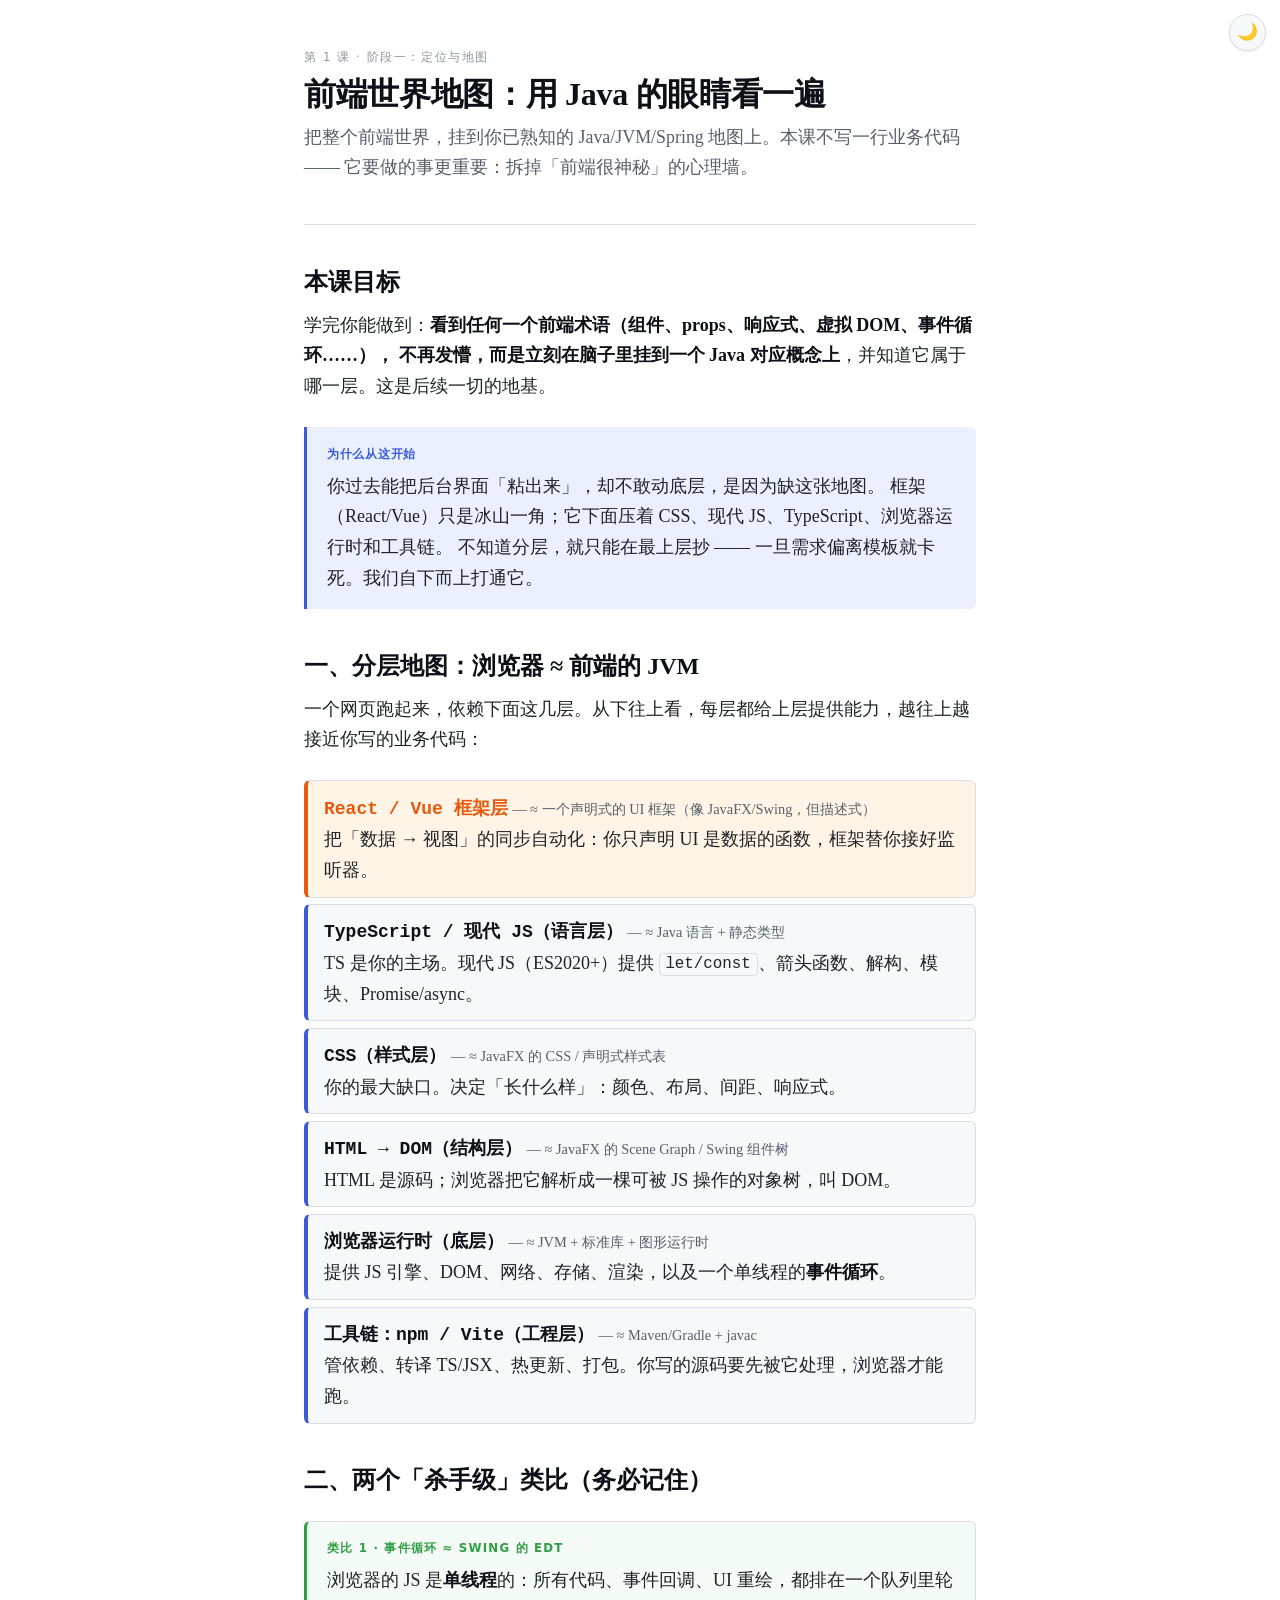
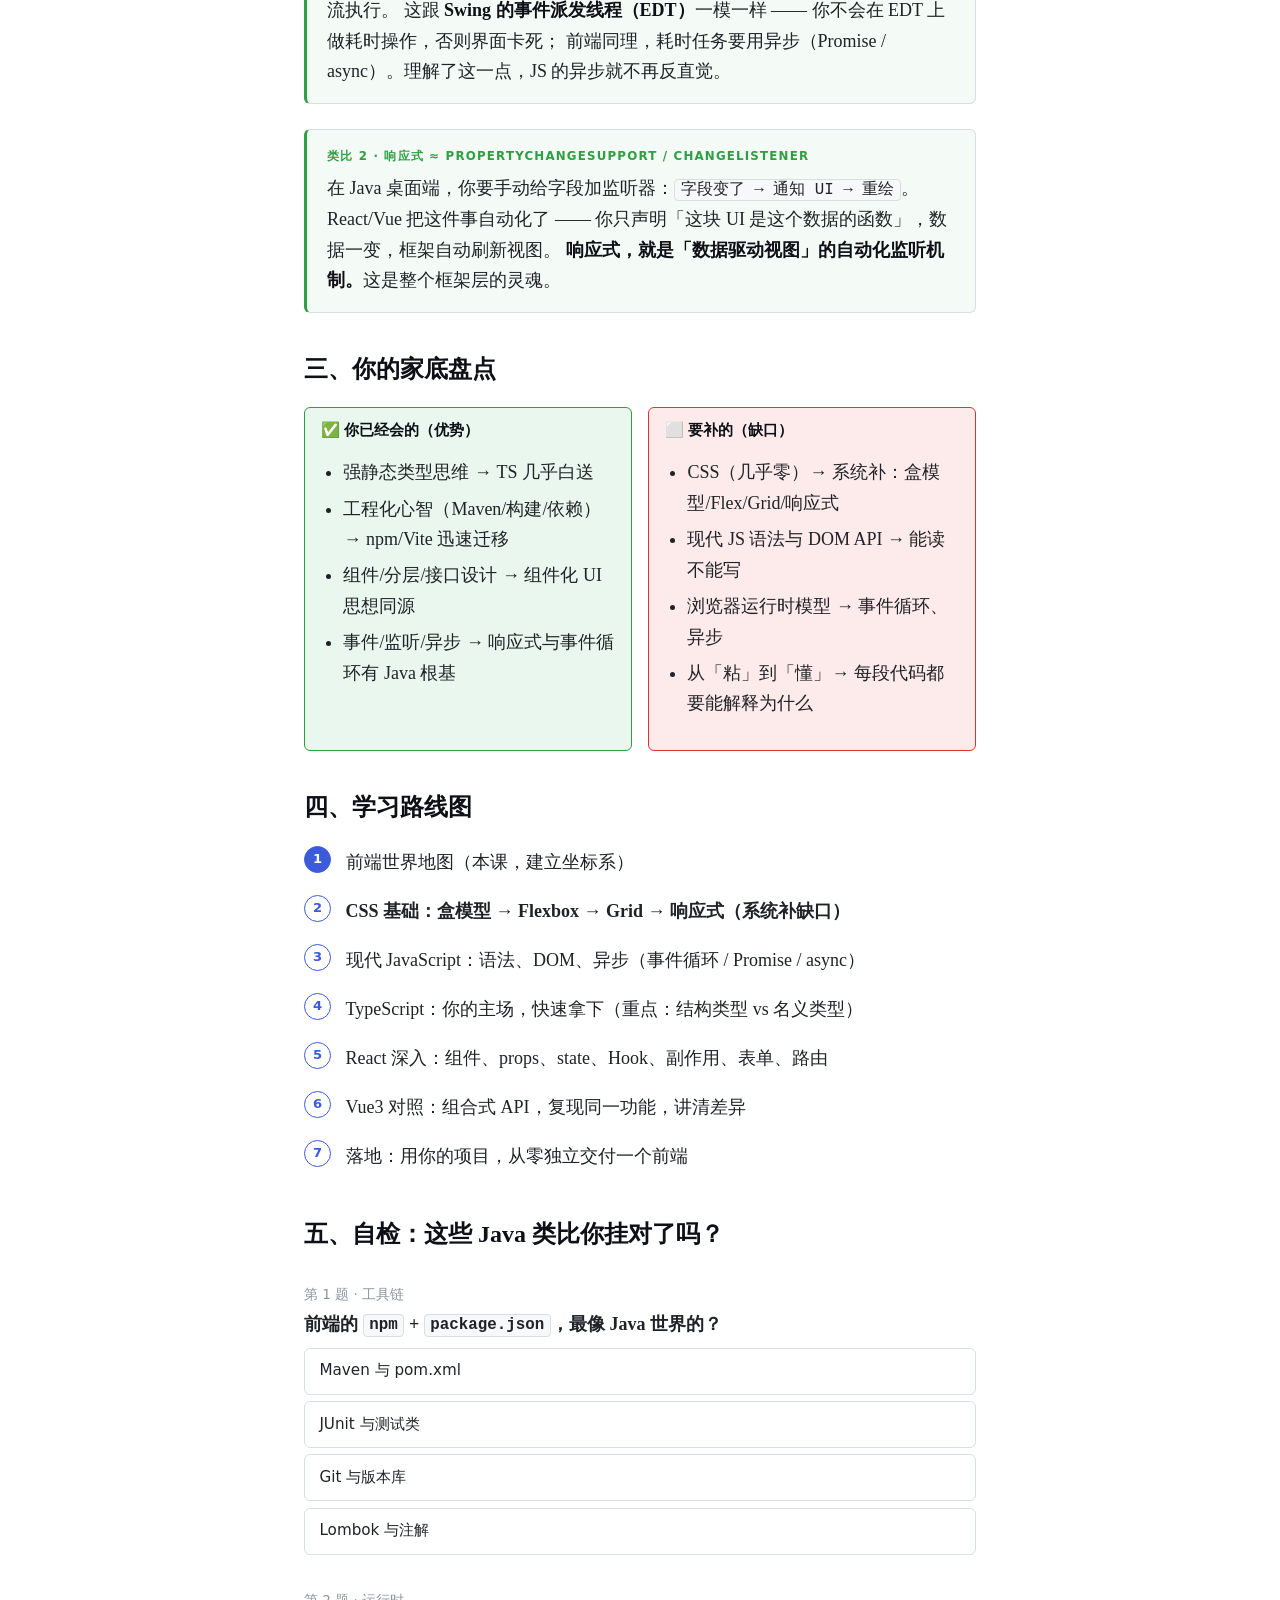
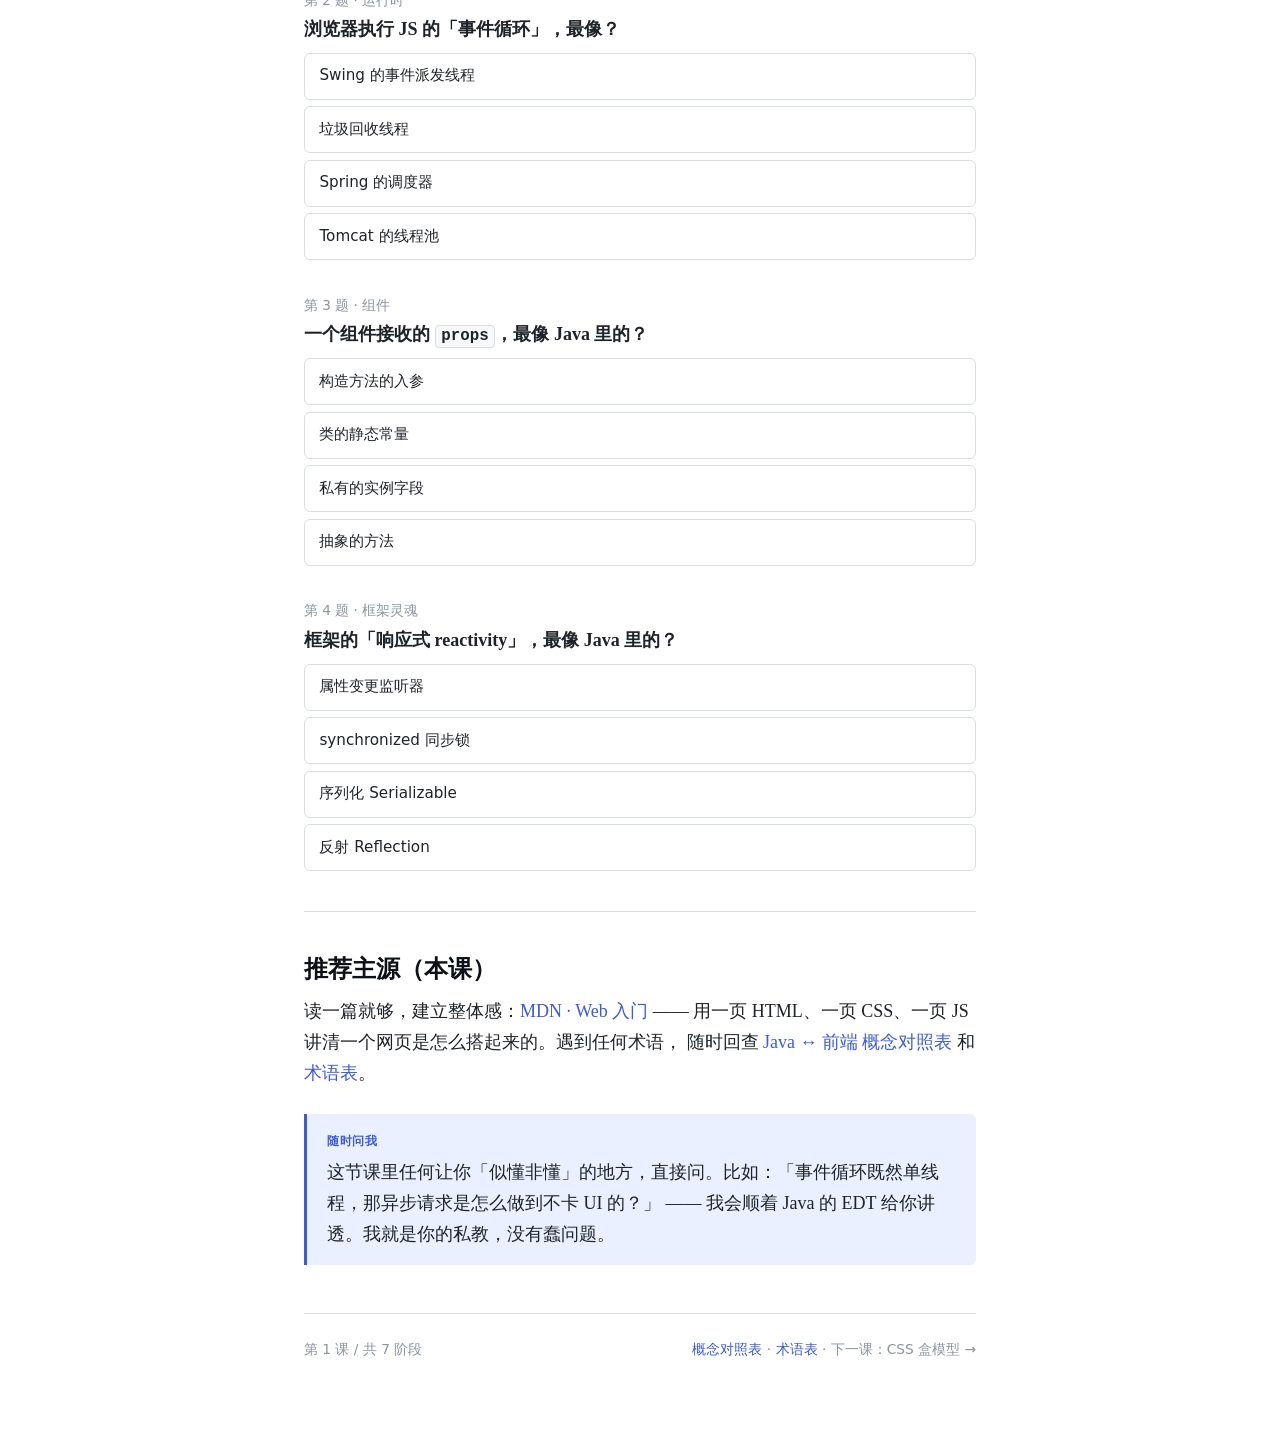
==== lessons/0001-前端世界地图-从java眼睛看.html @ 8da28923 "Initial commit: 前端学习课程工作区 Java 高级开发转型全栈的学习工作区：课程(lessons/)、参考文档(reference/)、共享样式与主题组件(assets/)、使命与资源" ====
<!DOCTYPE html>
<html lang="zh-CN">
<head>
<meta charset="UTF-8">
<meta name="viewport" content="width=device-width, initial-scale=1">
<title>第 1 课 · 前端世界地图：用 Java 的眼睛看一遍</title>
<link rel="stylesheet" href="../assets/style.css">
<script src="../assets/theme.js"></script>
<style>
  /* 本课专用：分层地图 */
  .stack { margin: 1.6rem 0; }
  .layer {
    border: 1px solid var(--rule);
    border-left: 4px solid var(--accent);
    border-radius: 6px;
    padding: 0.7rem 1rem;
    margin: 0.4rem 0;
    background: var(--bg-soft);
  }
  .layer .l-name { font-family: var(--mono); font-weight: 700; color: var(--heading); }
  .layer .l-java { color: var(--fg-muted); font-size: 0.9rem; }
  .layer.framework { border-left-color: var(--warn); background: var(--warn-soft); }
  .layer.framework .l-name { color: var(--warn); }
  .vs { display:grid; grid-template-columns: 1fr 1fr; gap: 1rem; margin: 1.4rem 0; }
  .vs > div { border:1px solid var(--rule); border-radius:6px; padding:0.8rem 1rem; }
  .vs h4 { margin: 0 0 0.4rem; font-size:0.95rem; }
  .vs .you { background: var(--correct-soft); border-color: var(--correct); }
  .vs .gap { background: var(--wrong-soft); border-color: var(--wrong); }
  @media (max-width: 520px){ .vs { grid-template-columns: 1fr; } }
</style>
</head>
<body>
<div class="wrap">
<header class="course-header">
  <p class="eyebrow">第 1 课 · 阶段一：定位与地图</p>
  <h1>前端世界地图：用 Java 的眼睛看一遍</h1>
  <p class="lead">把整个前端世界，挂到你已熟知的 Java/JVM/Spring 地图上。本课不写一行业务代码 ——
  它要做的事更重要：拆掉「前端很神秘」的心理墙。</p>
</header>

<h2>本课目标</h2>
<p>学完你能做到：<strong>看到任何一个前端术语（组件、props、响应式、虚拟 DOM、事件循环……），
不再发懵，而是立刻在脑子里挂到一个 Java 对应概念上</strong>，并知道它属于哪一层。这是后续一切的地基。</p>

<div class="callout">
  <p class="callout-title">为什么从这开始</p>
  <p>你过去能把后台界面「粘出来」，却不敢动底层，是因为缺这张地图。
  框架（React/Vue）只是冰山一角；它下面压着 CSS、现代 JS、TypeScript、浏览器运行时和工具链。
  不知道分层，就只能在最上层抄 —— 一旦需求偏离模板就卡死。我们自下而上打通它。</p>
</div>

<h2>一、分层地图：浏览器 ≈ 前端的 JVM</h2>
<p>一个网页跑起来，依赖下面这几层。从下往上看，每层都给上层提供能力，越往上越接近你写的业务代码：</p>

<div class="stack">
  <div class="layer framework">
    <span class="l-name">React / Vue 框架层</span>
    <span class="l-java"> — ≈ 一个声明式的 UI 框架（像 JavaFX/Swing，但描述式）</span>
    <div>把「数据 → 视图」的同步自动化：你只声明 UI 是数据的函数，框架替你接好监听器。</div>
  </div>
  <div class="layer">
    <span class="l-name">TypeScript / 现代 JS（语言层）</span>
    <span class="l-java"> — ≈ Java 语言 + 静态类型</span>
    <div>TS 是你的主场。现代 JS（ES2020+）提供 <code>let/const</code>、箭头函数、解构、模块、Promise/async。</div>
  </div>
  <div class="layer">
    <span class="l-name">CSS（样式层）</span>
    <span class="l-java"> — ≈ JavaFX 的 CSS / 声明式样式表</span>
    <div>你的最大缺口。决定「长什么样」：颜色、布局、间距、响应式。</div>
  </div>
  <div class="layer">
    <span class="l-name">HTML → DOM（结构层）</span>
    <span class="l-java"> — ≈ JavaFX 的 Scene Graph / Swing 组件树</span>
    <div>HTML 是源码；浏览器把它解析成一棵可被 JS 操作的对象树，叫 DOM。</div>
  </div>
  <div class="layer">
    <span class="l-name">浏览器运行时（底层）</span>
    <span class="l-java"> — ≈ JVM + 标准库 + 图形运行时</span>
    <div>提供 JS 引擎、DOM、网络、存储、渲染，以及一个单线程的<strong>事件循环</strong>。</div>
  </div>
  <div class="layer">
    <span class="l-name">工具链：npm / Vite（工程层）</span>
    <span class="l-java"> — ≈ Maven/Gradle + javac</span>
    <div>管依赖、转译 TS/JSX、热更新、打包。你写的源码要先被它处理，浏览器才能跑。</div>
  </div>
</div>

<h2>二、两个「杀手级」类比（务必记住）</h2>

<div class="analogy">
  <div class="a-label">类比 1 · 事件循环 ≈ Swing 的 EDT</div>
  <p>浏览器的 JS 是<strong>单线程</strong>的：所有代码、事件回调、UI 重绘，都排在一个队列里轮流执行。
  这跟 <strong>Swing 的事件派发线程（EDT）</strong>一模一样 —— 你不会在 EDT 上做耗时操作，否则界面卡死；
  前端同理，耗时任务要用异步（Promise / async）。理解了这一点，JS 的异步就不再反直觉。</p>
</div>

<div class="analogy">
  <div class="a-label">类比 2 · 响应式 ≈ PropertyChangeSupport / ChangeListener</div>
  <p>在 Java 桌面端，你要手动给字段加监听器：<code>字段变了 → 通知 UI → 重绘</code>。
  React/Vue 把这件事自动化了 —— 你只声明「这块 UI 是这个数据的函数」，数据一变，框架自动刷新视图。
  <strong>响应式，就是「数据驱动视图」的自动化监听机制。</strong>这是整个框架层的灵魂。</p>
</div>

<h2>三、你的家底盘点</h2>
<div class="vs">
  <div class="you">
    <h4>✅ 你已经会的（优势）</h4>
    <ul>
      <li>强静态类型思维 → TS 几乎白送</li>
      <li>工程化心智（Maven/构建/依赖）→ npm/Vite 迅速迁移</li>
      <li>组件/分层/接口设计 → 组件化 UI 思想同源</li>
      <li>事件/监听/异步 → 响应式与事件循环有 Java 根基</li>
    </ul>
  </div>
  <div class="gap">
    <h4>⬜ 要补的（缺口）</h4>
    <ul>
      <li>CSS（几乎零）→ 系统补：盒模型/Flex/Grid/响应式</li>
      <li>现代 JS 语法与 DOM API → 能读不能写</li>
      <li>浏览器运行时模型 → 事件循环、异步</li>
      <li>从「粘」到「懂」→ 每段代码都要能解释为什么</li>
    </ul>
  </div>
</div>

<h2>四、学习路线图</h2>
<ol class="roadmap">
  <li class="done">前端世界地图（本课，建立坐标系）</li>
  <li class="current">CSS 基础：盒模型 → Flexbox → Grid → 响应式（系统补缺口）</li>
  <li>现代 JavaScript：语法、DOM、异步（事件循环 / Promise / async）</li>
  <li>TypeScript：你的主场，快速拿下（重点：结构类型 vs 名义类型）</li>
  <li>React 深入：组件、props、state、Hook、副作用、表单、路由</li>
  <li>Vue3 对照：组合式 API，复现同一功能，讲清差异</li>
  <li>落地：用你的项目，从零独立交付一个前端</li>
</ol>

<h2>五、自检：这些 Java 类比你挂对了吗？</h2>
<p class="quiz-q"><span class="qnum">第 1 题 · 工具链</span><br>前端的 <code>npm</code> + <code>package.json</code>，最像 Java 世界的？</p>
<ul class="options" data-correct="a">
  <li data-k="a">Maven 与 pom.xml</li>
  <li data-k="b">JUnit 与测试类</li>
  <li data-k="c">Git 与版本库</li>
  <li data-k="d">Lombok 与注解</li>
</ul>
<p class="explain">npm 管依赖、package.json 声明依赖与脚本，正是 Maven + pom.xml 的角色。</p>

<p class="quiz-q"><span class="qnum">第 2 题 · 运行时</span><br>浏览器执行 JS 的「事件循环」，最像？</p>
<ul class="options" data-correct="a">
  <li data-k="a">Swing 的事件派发线程</li>
  <li data-k="b">垃圾回收线程</li>
  <li data-k="c">Spring 的调度器</li>
  <li data-k="d">Tomcat 的线程池</li>
</ul>
<p class="explain">单线程轮询任务队列、派发回调与重绘 —— 与 Swing EDT 同构。这也是 JS 异步的设计根源。</p>

<p class="quiz-q"><span class="qnum">第 3 题 · 组件</span><br>一个组件接收的 <code>props</code>，最像 Java 里的？</p>
<ul class="options" data-correct="a">
  <li data-k="a">构造方法的入参</li>
  <li data-k="b">类的静态常量</li>
  <li data-k="c">私有的实例字段</li>
  <li data-k="d">抽象的方法</li>
</ul>
<p class="explain">props 是父传子的单向、只读数据，相当于构造入参。私有的可变字段对应的是 state，不是 props。</p>

<p class="quiz-q"><span class="qnum">第 4 题 · 框架灵魂</span><br>框架的「响应式 reactivity」，最像 Java 里的？</p>
<ul class="options" data-correct="a">
  <li data-k="a">属性变更监听器</li>
  <li data-k="b">synchronized 同步锁</li>
  <li data-k="c">序列化 Serializable</li>
  <li data-k="d">反射 Reflection</li>
</ul>
<p class="explain">响应式 = 数据变了自动通知视图刷新，即 PropertyChangeSupport / ChangeListener 的自动化版本。</p>

<p class="score" id="score"></p>

<hr>

<h2>推荐主源（本课）</h2>
<p>读一篇就够，建立整体感：<a href="https://developer.mozilla.org/zh-CN/docs/Learn/Getting_started_with_the_web" target="_blank" rel="noopener">MDN · Web 入门</a> ——
用一页 HTML、一页 CSS、一页 JS 讲清一个网页是怎么搭起来的。遇到任何术语，
随时回查 <a href="../reference/concept-map-java-frontend.html">Java ↔ 前端 概念对照表</a> 和
<a href="../reference/glossary.html">术语表</a>。</p>

<div class="callout">
  <p class="callout-title">随时问我</p>
  <p>这节课里任何让你「似懂非懂」的地方，直接问。比如：「事件循环既然单线程，那异步请求是怎么做到不卡 UI 的？」
  —— 我会顺着 Java 的 EDT 给你讲透。我就是你的私教，没有蠢问题。</p>
</div>

<footer class="lesson-foot">
  <div class="nav-rows">
    <span>第 1 课 / 共 7 阶段</span>
    <span>
      <a href="../reference/concept-map-java-frontend.html">概念对照表</a> ·
      <a href="../reference/glossary.html">术语表</a> ·
      下一课：CSS 盒模型 →
    </span>
  </div>
</footer>
</div>

<script>
  // 自检逻辑：点选项 → 判对错 → 显示解析 → 计分。纯原生，也是后面学 JS 的预演。
  var total = document.querySelectorAll('.options').length;
  var answered = 0, right = 0;
  document.querySelectorAll('.options').forEach(function (ul) {
    var correctKey = ul.dataset.correct;
    var explain = ul.nextElementSibling.classList.contains('explain') ? ul.nextElementSibling : null;
    ul.querySelectorAll('li').forEach(function (li) {
      li.addEventListener('click', function () {
        if (ul.dataset.locked) return;     // 每题只答一次
        ul.dataset.locked = '1';
        var ok = li.dataset.k === correctKey;
        li.classList.add(ok ? 'correct' : 'wrong');
        if (!ok) {                          // 顺便标出正确答案
          ul.querySelector('li[data-k="' + correctKey + '"]').classList.add('correct');
        }
        if (explain) explain.classList.add('show');
        answered++; if (ok) right++;
        var box = document.getElementById('score');
        if (answered === total) {
          box.innerHTML = '得分：<strong>' + right + ' / ' + total + '</strong>' +
            (right === total ? ' —— 满分！地图已经在你脑子里了，可以进入 CSS。'
             : ' —— 错的题点开解析看看，随时问我。');
        }
      });
    });
  });
</script>
</body>
</html>
---- assets/style.css ----
/* ==========================================================================
   前端学习课程 · 共享样式表
   设计取向: Tufte 式排版 — 衬线正文、克制配色、大量留白、打印友好。
   主题：通过 <html data-theme="light|dark"> 切换；assets/theme.js 负责应用与持久化。
   每节课 / 每份参考文档都在 <head> 里引用本文件 + theme.js。
   ========================================================================== */

:root {
  --fg: #1f2328;
  --fg-muted: #57606a;
  --fg-faint: #8c959f;
  --heading: #0d1117;
  --bg: #ffffff;
  --bg-soft: #f6f8fa;
  --bg-code: #f6f8fa;
  --bg-stripe: #fbfcfd;
  --rule: #d8dee4;
  --accent: #3b5bdb;
  --accent-soft: #eaf0ff;
  --accent-border: #c7d8ff;
  --correct: #2f9e44;
  --correct-soft: #e9f7ee;
  --wrong: #e03131;
  --wrong-soft: #fdeaea;
  --warn: #e8590c;
  --warn-soft: #fff4e6;
  --ana: #2f9e44;
  --ana-bg: #f4faf5;
  --shadow: rgba(0, 0, 0, 0.08);
  --maxw: 720px;
  --serif: "Charter", "Source Han Serif SC", "Noto Serif CJK SC",
           "Songti SC", Georgia, "Times New Roman", serif;
  --sans: -apple-system, BlinkMacSystemFont, "Segoe UI", "PingFang SC",
          "Hiragino Sans GB", "Microsoft YaHei", system-ui, sans-serif;
  --mono: ui-monospace, "SF Mono", "JetBrains Mono", "Fira Code",
          Menlo, Consolas, monospace;
}

/* ---------- 暗黑主题 ---------- */
[data-theme="dark"] {
  --fg: #e6edf3;
  --fg-muted: #9198a1;
  --fg-faint: #6e7681;
  --heading: #e6edf3;
  --bg: #0d1117;
  --bg-soft: #151a22;
  --bg-code: #151a22;
  --bg-stripe: rgba(255, 255, 255, 0.025);
  --rule: #30363d;
  --accent: #8b9eff;
  --accent-soft: rgba(139, 158, 255, 0.16);
  --accent-border: rgba(139, 158, 255, 0.35);
  --correct: #46c26b;
  --correct-soft: rgba(70, 194, 107, 0.16);
  --wrong: #ff7b72;
  --wrong-soft: rgba(255, 123, 114, 0.16);
  --warn: #e3b341;
  --warn-soft: rgba(227, 179, 65, 0.16);
  --ana: #46c26b;
  --ana-bg: rgba(70, 194, 107, 0.12);
  --shadow: rgba(0, 0, 0, 0.4);
}

/* ---------- 重置 ---------- */
*, *::before, *::after { box-sizing: border-box; }
html { -webkit-text-size-adjust: 100%; }
body {
  margin: 0;
  font-family: var(--serif);
  font-size: 18px;
  line-height: 1.7;
  color: var(--fg);
  background: var(--bg);
  text-rendering: optimizeLegibility;
  -webkit-font-smoothing: antialiased;
  transition: background .2s ease, color .2s ease;
}

/* ---------- 版面骨架 ---------- */
.wrap {
  max-width: var(--maxw);
  margin: 0 auto;
  padding: 3rem 1.5rem 6rem;
}
header.course-header {
  border-bottom: 1px solid var(--rule);
  padding-bottom: 1.5rem;
  margin-bottom: 2.5rem;
}
.eyebrow {
  font-family: var(--sans);
  font-size: 0.72rem;
  letter-spacing: 0.14em;
  text-transform: uppercase;
  color: var(--fg-faint);
  margin: 0 0 0.4rem;
}
h1, h2, h3, h4 {
  font-family: var(--serif);
  line-height: 1.25;
  font-weight: 700;
  color: var(--heading);
}
h1 { font-size: 2rem; margin: 0 0 0.5rem; letter-spacing: -0.01em; }
h2 { font-size: 1.5rem; margin: 2.6rem 0 0.8rem; }
h3 { font-size: 1.2rem; margin: 2rem 0 0.6rem; }
h4 { font-size: 1.02rem; margin: 1.6rem 0 0.5rem; }
p { margin: 0 0 1.1rem; }
.lead { font-size: 1.12rem; color: var(--fg-muted); }
.subtitle { color: var(--fg-muted); font-size: 1.05rem; margin-top: 0; }

a { color: var(--accent); text-decoration: none; border-bottom: 1px solid transparent; transition: border-color .15s; }
a:hover { border-bottom-color: var(--accent); }

/* ---------- 强调 / 内联 ---------- */
strong { color: var(--heading); }
em { font-style: italic; }
code, kbd {
  font-family: var(--mono);
  font-size: 0.88em;
  background: var(--bg-code);
  border: 1px solid var(--rule);
  border-radius: 4px;
  padding: 0.08em 0.36em;
}
.term { font-weight: 600; }

/* ---------- 代码块 ---------- */
pre {
  background: var(--bg-code);
  border: 1px solid var(--rule);
  border-radius: 8px;
  padding: 1rem 1.2rem;
  overflow-x: auto;
  font-size: 0.85rem;
  line-height: 1.6;
}
pre code { background: none; border: none; padding: 0; font-size: inherit; }

/* ---------- 引用 / 提示框 ---------- */
blockquote {
  margin: 1.4rem 0;
  padding: 0.4rem 1.2rem;
  border-left: 3px solid var(--rule);
  color: var(--fg-muted);
  font-style: italic;
}
.callout {
  margin: 1.6rem 0;
  padding: 1rem 1.25rem;
  border-left: 3px solid var(--accent);
  background: var(--accent-soft);
  border-radius: 0 6px 6px 0;
}
.callout > :first-child { margin-top: 0; }
.callout > :last-child { margin-bottom: 0; }
.callout.warn { border-left-color: var(--warn); background: var(--warn-soft); }
.callout .callout-title {
  font-family: var(--sans);
  font-size: 0.78rem;
  font-weight: 700;
  letter-spacing: 0.06em;
  text-transform: uppercase;
  color: var(--warn);
  margin-bottom: 0.4rem;
}
.callout:not(.warn) .callout-title { color: var(--accent); }

/* 类比框: 本课程标志性元素 — 用 Java 类比讲前端 */
.analogy {
  margin: 1.6rem 0;
  padding: 1rem 1.25rem;
  border: 1px solid var(--rule);
  border-left: 3px solid var(--ana);
  background: var(--ana-bg);
  border-radius: 6px;
}
.analogy .a-label {
  font-family: var(--sans);
  font-size: 0.74rem;
  font-weight: 700;
  letter-spacing: 0.1em;
  text-transform: uppercase;
  color: var(--ana);
  margin-bottom: 0.4rem;
}
.analogy > :last-child { margin-bottom: 0; }

/* ---------- 列表 ---------- */
ul, ol { padding-left: 1.4rem; }
li { margin: 0.35rem 0; }
li > p { margin: 0.3rem 0; }

/* ---------- 表格 ---------- */
table {
  width: 100%;
  border-collapse: collapse;
  margin: 1.6rem 0;
  font-size: 0.92rem;
}
th, td {
  text-align: left;
  vertical-align: top;
  padding: 0.6rem 0.8rem;
  border-bottom: 1px solid var(--rule);
}
thead th {
  font-family: var(--sans);
  font-size: 0.8rem;
  letter-spacing: 0.04em;
  text-transform: uppercase;
  color: var(--fg-muted);
  border-bottom: 2px solid var(--rule);
  background: var(--bg-soft);
}
tbody tr:nth-child(even) { background: var(--bg-stripe); }
table code { white-space: nowrap; }

/* ---------- 水平线 ---------- */
hr { border: none; border-top: 1px solid var(--rule); margin: 2.5rem 0; }

/* ---------- 路线图 / 步骤 ---------- */
.roadmap { list-style: none; padding-left: 0; counter-reset: step; }
.roadmap li {
  position: relative;
  padding: 0.4rem 0 0.4rem 2.6rem;
  counter-increment: step;
}
.roadmap li::before {
  content: counter(step);
  position: absolute;
  left: 0; top: 0.35rem;
  width: 1.7rem; height: 1.7rem;
  display: grid; place-items: center;
  font-family: var(--sans);
  font-size: 0.82rem; font-weight: 700;
  color: var(--accent);
  border: 1.5px solid var(--accent);
  border-radius: 50%;
}
.roadmap li.done::before { background: var(--accent); color: #fff; }
.roadmap li.current { font-weight: 700; }

/* ---------- 自检测验 ---------- */
.quiz { margin: 2rem 0; }
.quiz-q { margin: 1.8rem 0 0.5rem; font-weight: 600; }
.quiz-q .qnum { font-family: var(--sans); color: var(--fg-faint); font-weight: 400; font-size: 0.85rem; }
.options { list-style: none; padding: 0; margin: 0.5rem 0; }
.options li {
  margin: 0.4rem 0;
  padding: 0.6rem 0.9rem;
  border: 1px solid var(--rule);
  border-radius: 6px;
  cursor: pointer;
  transition: background .12s, border-color .12s;
  font-family: var(--sans);
  font-size: 0.95rem;
}
.options li:hover { background: var(--bg-soft); }
.options li.correct { background: var(--correct-soft); border-color: var(--correct); color: var(--correct); }
.options li.wrong { background: var(--wrong-soft); border-color: var(--wrong); color: var(--wrong); }
.explain {
  margin: 0.6rem 0 0;
  padding: 0.7rem 0.95rem;
  border-left: 3px solid var(--accent);
  background: var(--accent-soft);
  border-radius: 0 6px 6px 0;
  font-size: 0.92rem;
  display: none;
}
.explain.show { display: block; }
.score {
  margin-top: 1.4rem;
  font-family: var(--sans);
  font-size: 0.95rem;
  color: var(--fg-muted);
}

/* ---------- 页脚 ---------- */
footer.lesson-foot {
  margin-top: 3rem;
  padding-top: 1.5rem;
  border-top: 1px solid var(--rule);
  font-family: var(--sans);
  font-size: 0.86rem;
  color: var(--fg-faint);
}
.nav-rows { display: flex; justify-content: space-between; gap: 1rem; flex-wrap: wrap; }

/* ---------- 主题切换按钮（由 assets/theme.js 注入） ---------- */
.theme-toggle {
  position: fixed;
  top: 0.9rem; right: 0.9rem;
  z-index: 100;
  width: 2.3rem; height: 2.3rem;
  border-radius: 50%;
  border: 1px solid var(--rule);
  background: var(--bg-soft);
  color: var(--fg-muted);
  cursor: pointer;
  font-size: 1.05rem; line-height: 1;
  display: grid; place-items: center;
  box-shadow: 0 1px 3px var(--shadow);
  transition: background .15s, color .15s, border-color .15s, transform .1s;
}
.theme-toggle:hover { color: var(--accent); border-color: var(--accent); transform: scale(1.05); }
.theme-toggle:active { transform: scale(0.96); }
.theme-toggle .icon { display: none; line-height: 1; }
[data-theme="light"] .theme-toggle .icon-moon { display: inline; }
[data-theme="dark"]  .theme-toggle .icon-sun  { display: inline; }

/* ---------- 打印 ---------- */
@media print {
  body { font-size: 11pt; color: #000; background: #fff; }
  .wrap { max-width: none; padding: 0; }
  a { color: #000; border-bottom: none; }
  .theme-toggle { display: none; }
  pre, blockquote, .callout, .analogy { border-color: #999; background: #fff !important; }
  .options li { border-color: #ccc; }
  footer.lesson-foot { border-color: #999; }
}
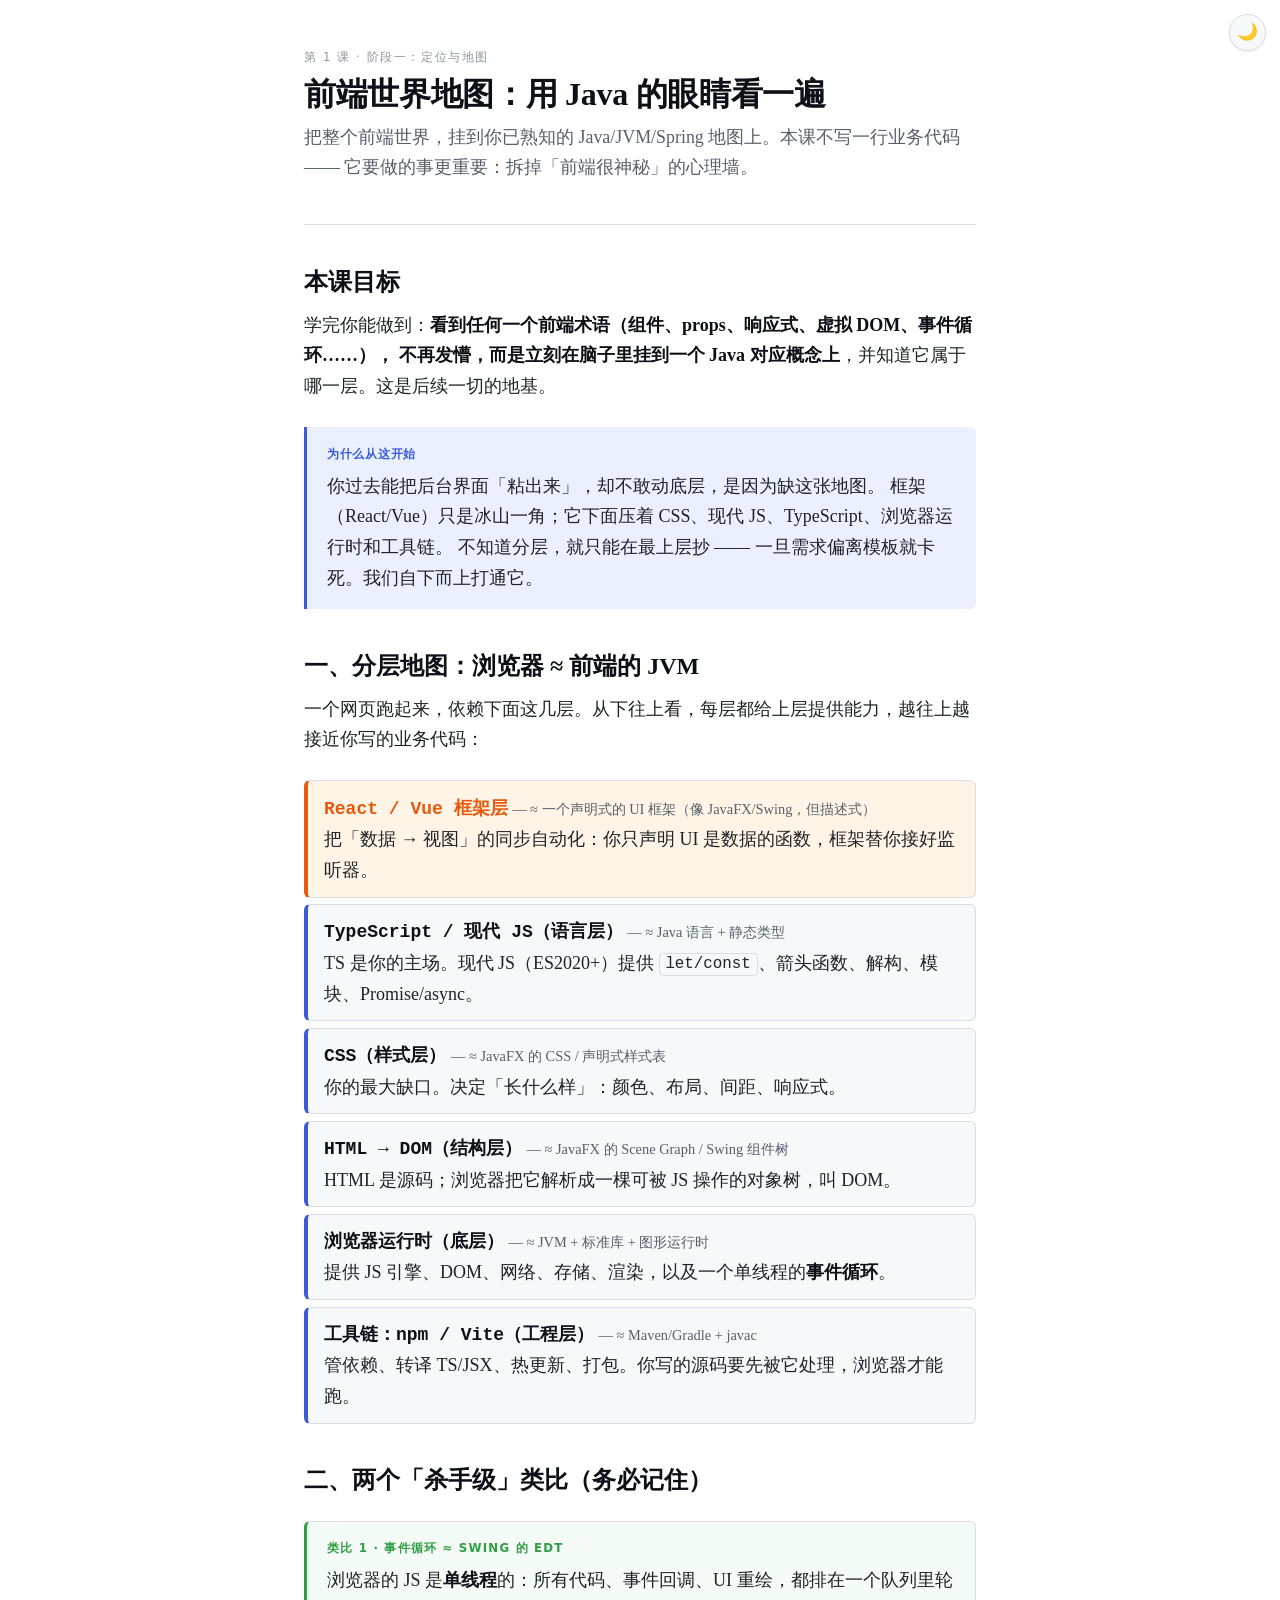
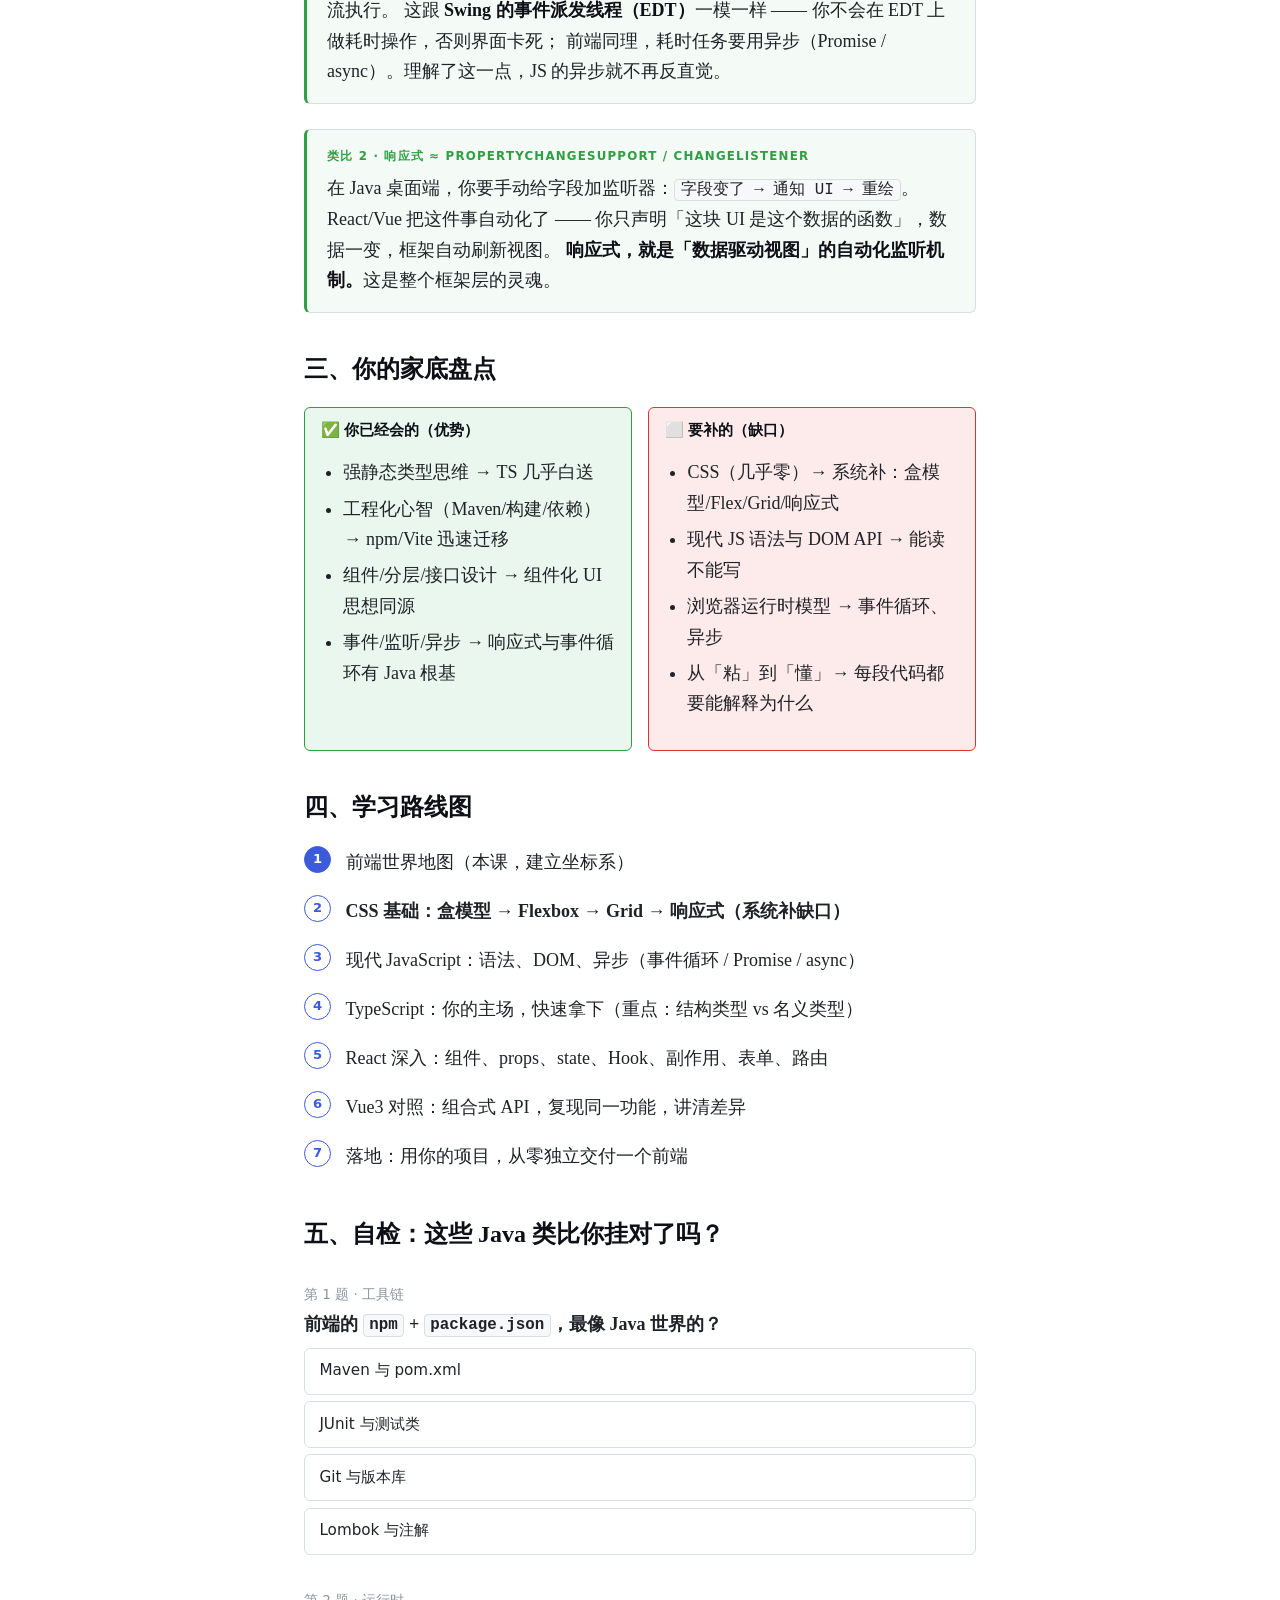
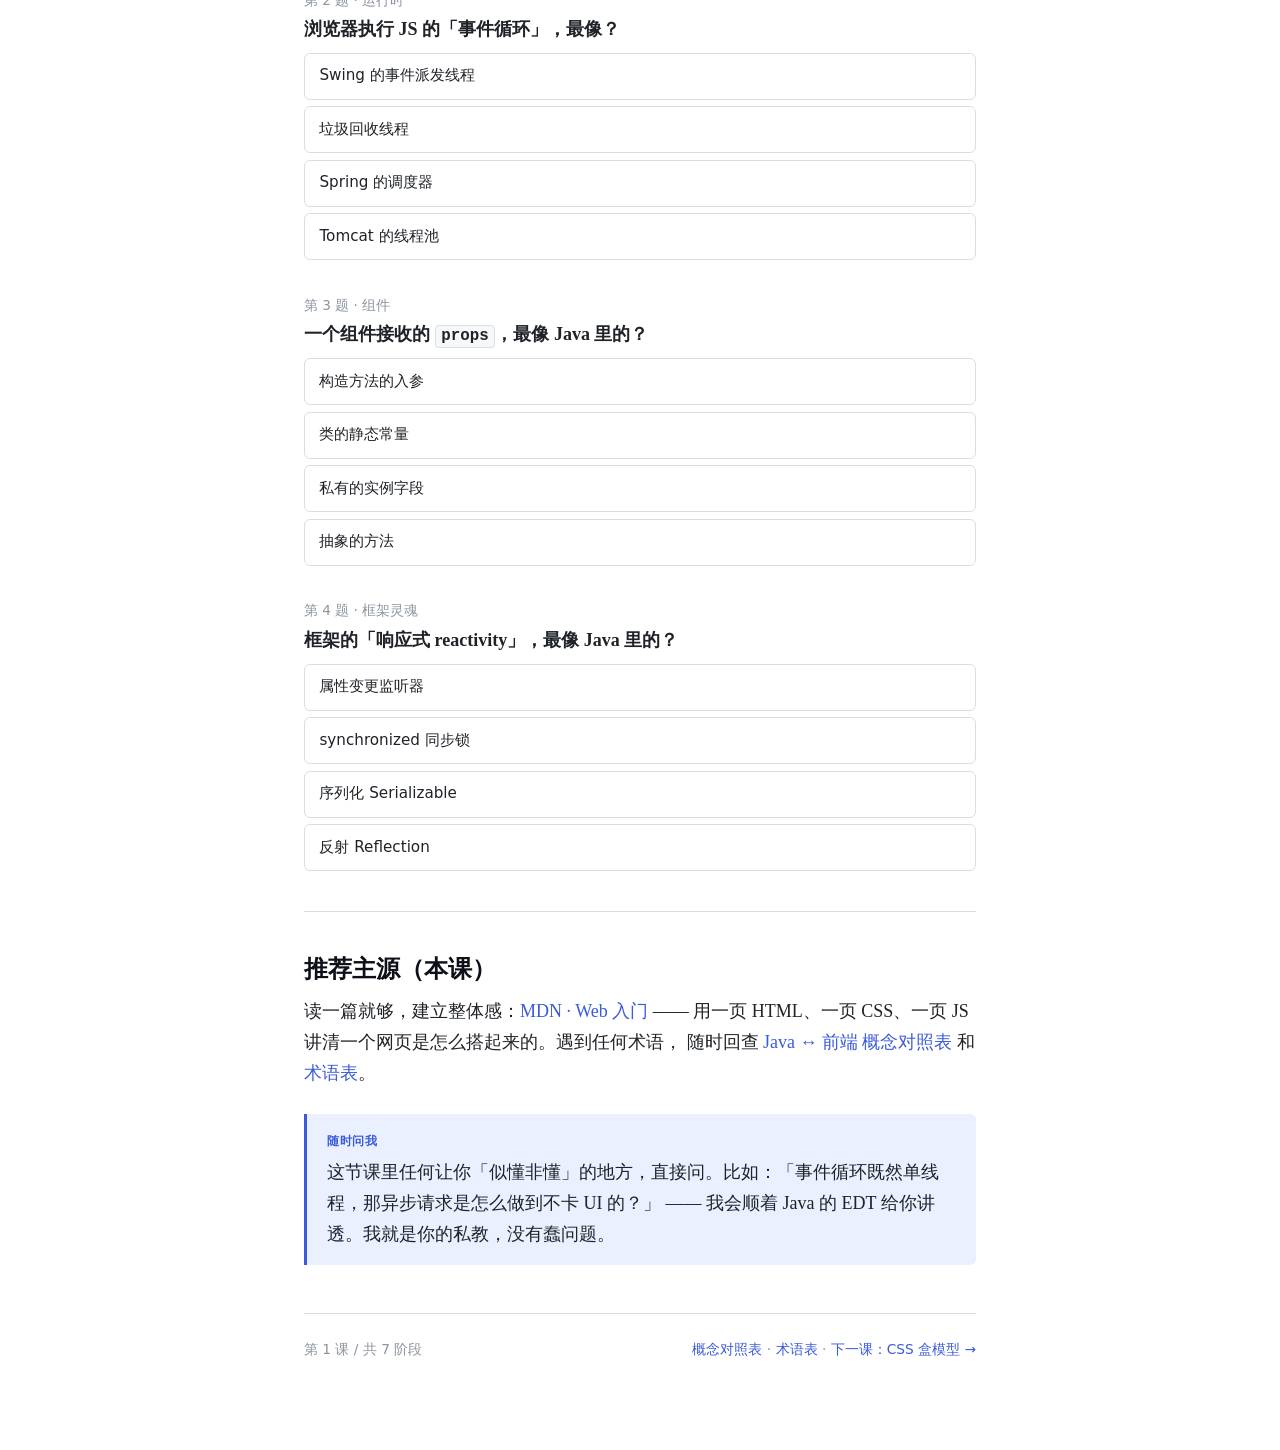
==== commit 77ffb9db: "feat(lessons): 第 2 课 盒模型 + 课程导航修复 - lessons/0002-盒模型-四层矩形.html（新增，阶段二 CSS 基础首课）   · 四层套娃可视化：mouseent" ====
--- a/lessons/0001-前端世界地图-从java眼睛看.html
+++ b/lessons/0001-前端世界地图-从java眼睛看.html
@@ -193,7 +193,7 @@
     <span>
       <a href="../reference/concept-map-java-frontend.html">概念对照表</a> ·
       <a href="../reference/glossary.html">术语表</a> ·
-      下一课：CSS 盒模型 →
+      <a href="0002-盒模型-四层矩形.html">下一课：CSS 盒模型 →</a>
     </span>
   </div>
 </footer>
